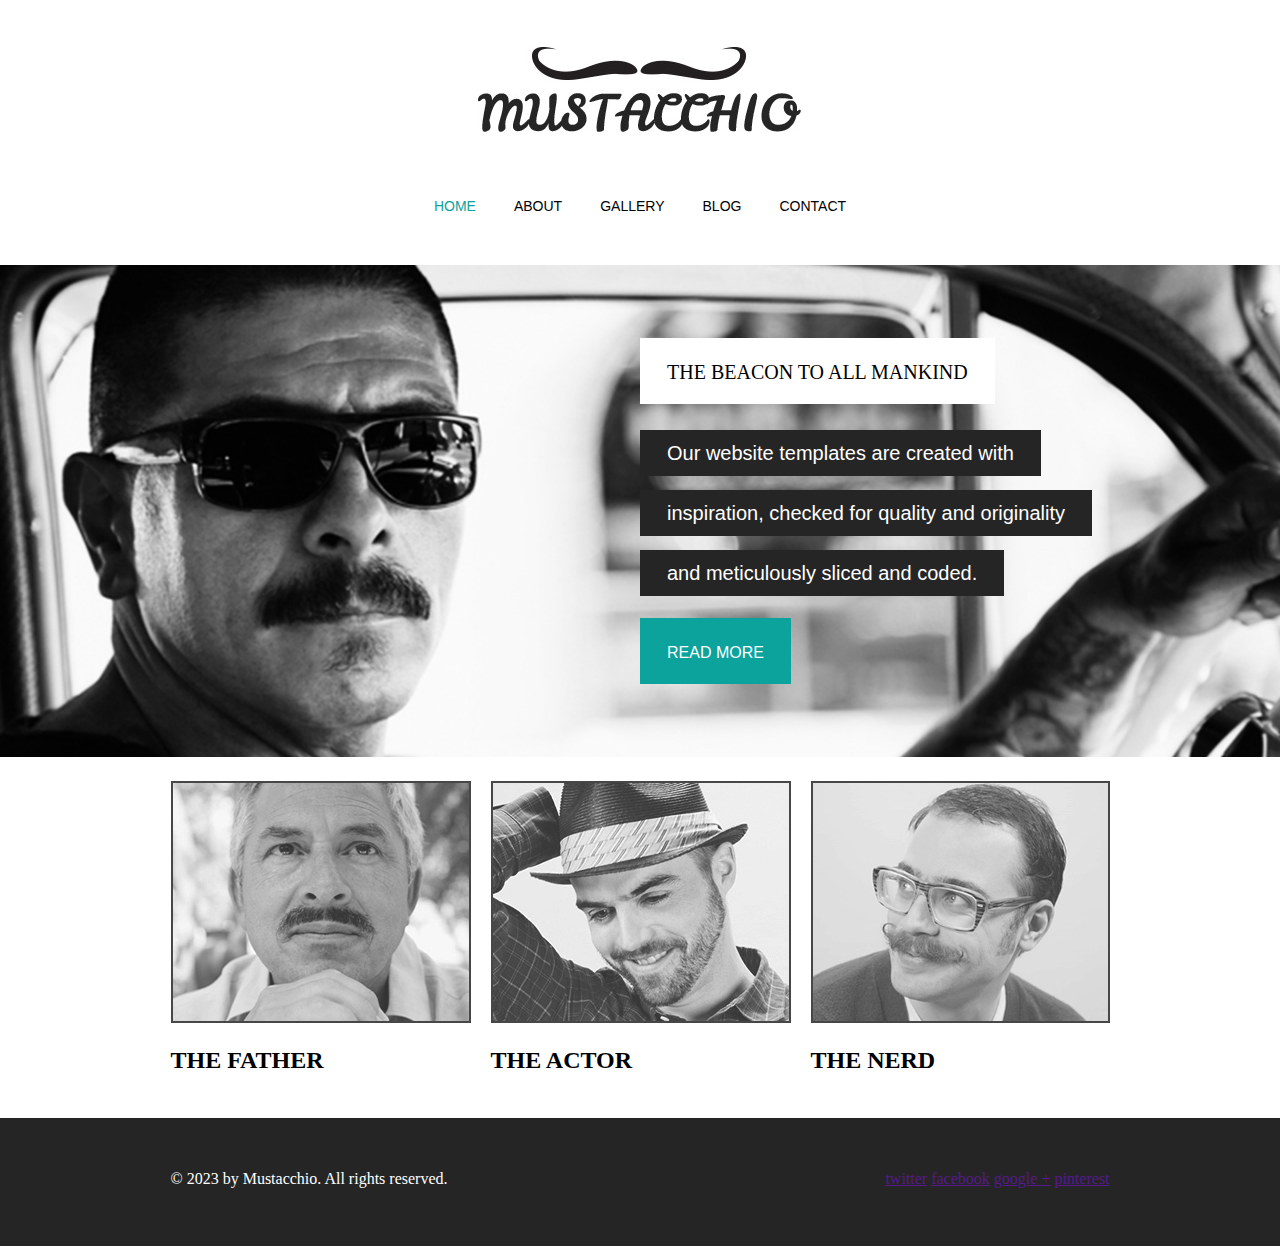
==== index.html @ 11f02063 "formatted home page, added placeholder pages, added js for nav-bar" ====
<!DOCTYPE html>
<html lang="en">
<head>
    <meta charset="UTF-8">
    <meta http-equiv="X-UA-Compatible" content="IE=edge">
    <meta name="viewport" content="width=device-width, initial-scale=1.0">
    <link rel="stylesheet" href="styles.css">
    <title>Mustache Enthusiast</title>
</head>
<body>
    <section class="heading">
        <a href="index.html"><img class="logo" src="Images/logo.jpg" alt="logo-img"></a>
        <nav class="nav-bar">
            <ul class="link-container">
                <li><a class="link" href="index.html">HOME</a></li>
                <li><a class="link" href="pages/about.html">ABOUT</a></li>
                <li><a class="link" href="pages/gallery.html">GALLERY</a></li>
                <li><a class="link" href="pages/blog.html">BLOG</a></li>
                <li><a class="link" href="pages/contact.html">CONTACT</a></li>
            </ul>
        </nav>
    </section>
    <section class="main-content">
            <img class="background-img" src="Images/Background.jpg" alt="background-image">
            <div class="article-container">
            <article class="article">
                <h1 class="title">THE BEACON TO ALL MANKIND</h1>
                <h2 class="text">Our website templates are created with <br> inspiration, checked for quality and originality <br> and meticulously sliced and coded.</h2>
                <button class="btn">READ MORE</button>
            </article>
        </div>
    </section>
    <section class="secondary-content">
        <div class="card-deck">
            <div class="card">
                <a href="pages/gallery.html">
                    <img class="profile-img" src="Images/the-father.jpg" alt="the-father-img">
                </a>
                <h2 class="profile-title">THE FATHER</h2>
            </div>
            <div class="card">
                <a href="pages/gallery.html">
                    <img class="profile-img" src="Images/the-actor.jpg" alt="the-actor-img">
                </a>
                <h2 class="profile-title">THE ACTOR</h2>
            </div>
            <div class="card">
                <a href="pages/gallery.html">
                    <img class="profile-img" src="Images/the-nerd.jpg" alt="the-nerd-img">
                </a>
                <h2 class="profile-title">THE NERD</h2>
            </div>
        </div>
    </section>
    <section class="footer">
        <div class="footer-content">
        <p>© 2023 by Mustacchio. All rights reserved.</p>
        <nav>
            <a href="">twitter</a>
            <a href="">facebook</a>
            <a href="">google +</a>
            <a href="">pinterest</a>
        </nav>
    </section>
    <script src="script.js"></script>
</body>
</html>
---- styles.css ----
/* General  ==================== */
/* header   -------------------- */

body{
    padding: 0;
    margin: 0;
}

.heading{
    display: flex;
    flex-direction: column;
    align-items: center;
    padding: 44px 0 50px;
}

.logo{
    width: 54vw;
    border: none;
}

.link-container{
    display: flex;
    flex-direction: row;
    padding: 56px 0 0 0;
    list-style: none;
    margin: 0 auto;
}

.link{
    color: black;
    text-decoration: none;
    padding: 0 19px;
    font: 14px "Arial Black", Gadget, sans-serif;
}

.link:hover{
    color: #0BA39C;
}

.link:active{
    color:#0BA39C;
}

.link.current{
    color:#0BA39C;
}


/* Footer  --------------------------- */

.footer{
    display: flex;
    justify-content: center;
    background-color: #252525;
    color: white;
}

.footer-content{
    display: flex;
    flex-wrap: wrap;
    flex-direction: column;
    align-items: center;
    justify-content: center;
    padding: 36px 0 42px;
    width: 939px;
    margin: 0 10px;
}

@media (min-width: 636px){
    
    .logo{
        width: 340px;
    }
    
    .footer-content{
        flex-direction: row;
        justify-content: space-between;
    }
}

/* Index.html    ==================== */
/* Main Content  -------------------- */

.main-content{
    display: flex;
    justify-content: center;
    align-items: center;
}

.background-img{
    width: 960px;
    margin: 0 auto;
    padding: 0;
}

.article-container{
    display: flex;
    position: absolute;
    justify-content: center;
    width: 100%; 
}

.article{
    flex-direction: column;
    width: 452px;
    margin: auto 27px;
}

.title{
    font: 20px poller_oneregular;
    padding: 23px 27px 20px;
    margin: 0 0 19px;
    background-color: white;
    width: fit-content;
}

.text{
    display: inline;
    font: 20px Arial, Helvetica, sans-serif;
    padding: 12px 27px;
    margin: 7px 0;
    background-color: #252525;
    color: white;
    width: fit-content;
    line-height: 60px;
    box-decoration-break: clone;
}

.btn{
    width: fit-content;
    padding: 26px 27px 22px;
    margin: 15px 0 0;
    color: white;
    background-color: #0BA39C;
    font: 16px Arial, Helvetica, sans-serif;
    border: none;
}

.btn:hover{
    background-color: #1FC3BC;
}

@media (min-width: 960px){
    .background-img{
        width: 100vw;
    }

    .article-container{
        justify-content: right;
        width: 904px;
    }

    .article{
        margin: 0;
        text-size-adjust: auto;
    }
}

/* Secondary Content  --------------- */

.secondary-content{
    display: flex;
    justify-content: center;
}

.card-deck{
    display: flex;
    padding: 24px 0;
    gap: 20px;
    flex-wrap: wrap;
    justify-content: center;
}

.profile-img{
    border: 2px solid #1a1a1a;
    opacity:.8;
}

.profile-img:hover{
    opacity: 1;
    transition: .5s ease-in-out;
}
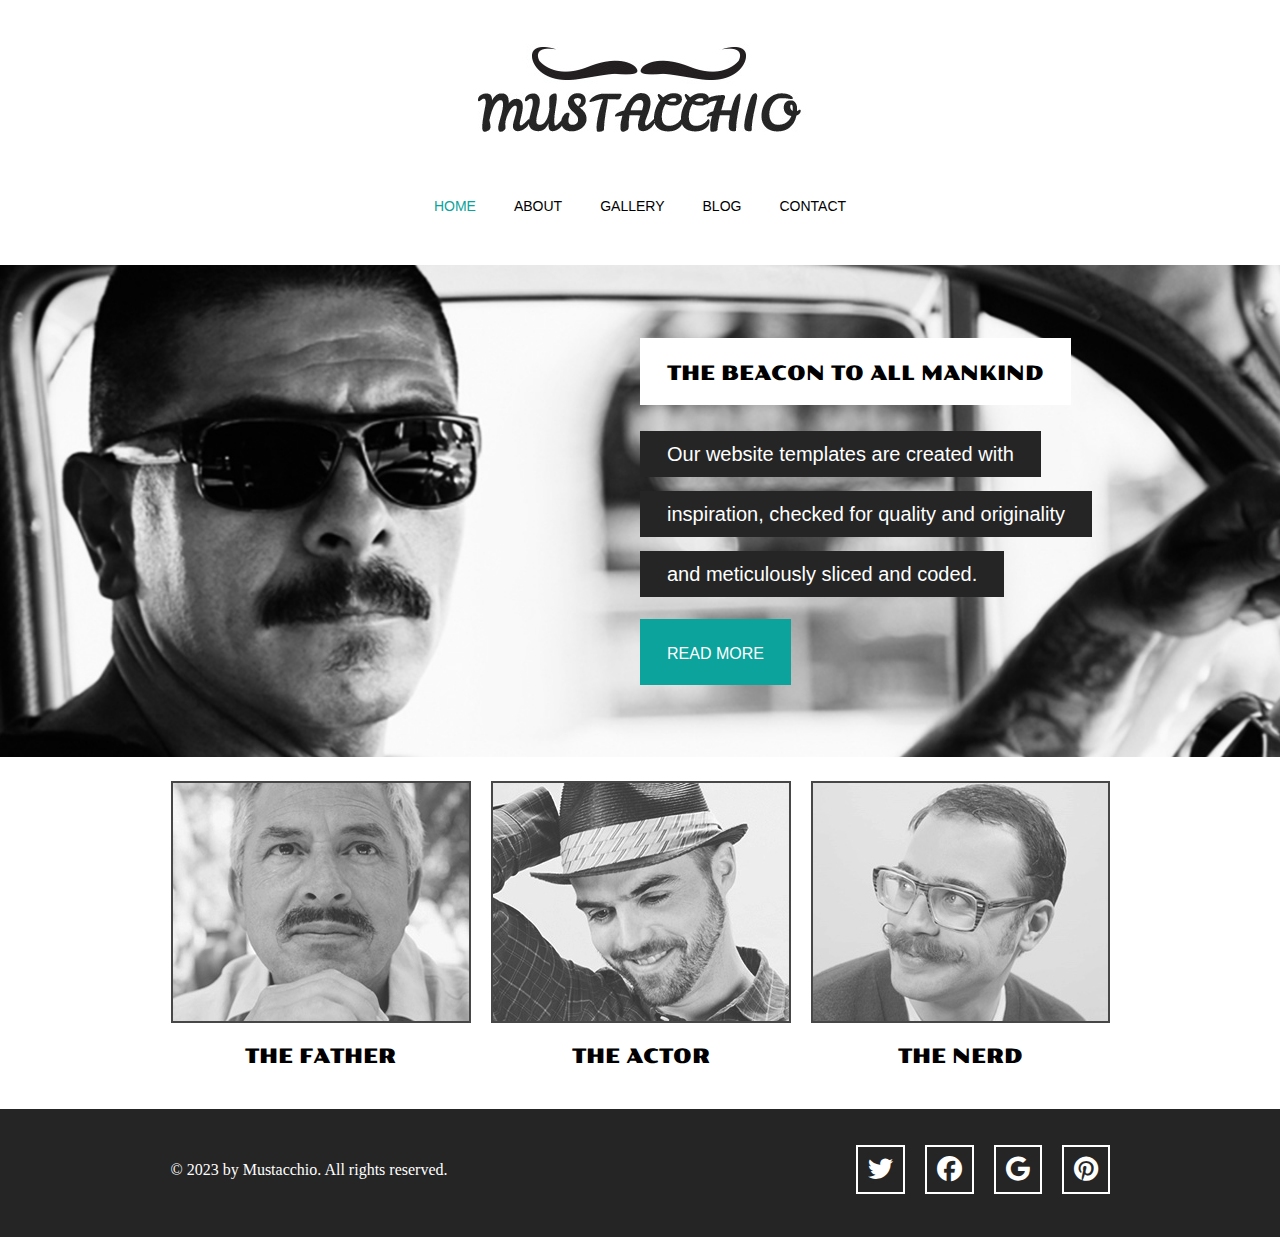
==== commit bb33c4c5: "completed JS for dropdown menus, styled landing page" ====
--- a/index.html
+++ b/index.html
@@ -5,13 +5,18 @@
     <meta http-equiv="X-UA-Compatible" content="IE=edge">
     <meta name="viewport" content="width=device-width, initial-scale=1.0">
     <link rel="stylesheet" href="styles.css">
+    <link rel="stylesheet" href="https://cdnjs.cloudflare.com/ajax/libs/font-awesome/6.2.0/css/all.min.css">
+    <link rel="preconnect" href="https://fonts.googleapis.com">
+<link rel="preconnect" href="https://fonts.gstatic.com" crossorigin>
+<link href="https://fonts.googleapis.com/css2?family=Poller+One&display=swap" rel="stylesheet">
     <title>Mustache Enthusiast</title>
 </head>
 <body>
     <section class="heading">
         <a href="index.html"><img class="logo" src="Images/logo.jpg" alt="logo-img"></a>
         <nav class="nav-bar">
-            <ul class="link-container">
+            <a class="menu-toggle" href="javascript:void(0);" onclick="dropdown()"><i id="nav-icon" class="fa fa-bars"></i></a>
+            <ul id="link-container" class="wide-menu">
                 <li><a class="link" href="index.html">HOME</a></li>
                 <li><a class="link" href="pages/about.html">ABOUT</a></li>
                 <li><a class="link" href="pages/gallery.html">GALLERY</a></li>
@@ -25,7 +30,7 @@
             <div class="article-container">
             <article class="article">
                 <h1 class="title">THE BEACON TO ALL MANKIND</h1>
-                <h2 class="text">Our website templates are created with <br> inspiration, checked for quality and originality <br> and meticulously sliced and coded.</h2>
+                <p class="text">Our website templates are created with inspiration, checked for quality and originality and meticulously sliced and coded.</p>
                 <button class="btn">READ MORE</button>
             </article>
         </div>
@@ -56,10 +61,16 @@
         <div class="footer-content">
         <p>© 2023 by Mustacchio. All rights reserved.</p>
         <nav>
-            <a href="">twitter</a>
-            <a href="">facebook</a>
-            <a href="">google +</a>
-            <a href="">pinterest</a>
+            <ul class="icon-container">
+                <li class="icon-box"><a href="#"><i class="icon fa-brands fa-twitter"></i></a></li>
+                <li class="icon-box"><a href="#"><i class="icon fa-brands fa-facebook"></i></a></li>
+                <li class="icon-box"><a href="#"><i class="icon fa-brands fa-google"></i></a></li>
+                <li class="icon-box"><a href="#"><i class="icon fa-brands fa-pinterest"></i></a></li>
+            </ul>
+            
+            
+            
+            
         </nav>
     </section>
     <script src="script.js"></script>
--- a/styles.css
+++ b/styles.css
@@ -15,36 +15,148 @@
 
 .logo{
     width: 54vw;
-    border: none;
-}
-
-.link-container{
-    display: flex;
+    
+}
+
+.nav-bar{
+    display: block;
+    width: 80%;
+    align-items: center;
+    justify-content: center;
+
+    
+}
+
+.wide-menu{
+    display: none;
     flex-direction: row;
     padding: 56px 0 0 0;
     list-style: none;
     margin: 0 auto;
-}
-
-.link{
+    justify-content: center;
+}
+
+.mobile-menu{
+    display: flex;
+    position: absolute;
+    justify-content: center;
+    z-index: 1;
+    flex-direction: column;
+    width: 80%;
+    font: 16px Arial, Helvetica, sans-serif;
+    line-height: 49px;
+    font-weight: normal;
+    background: rgb(11, 162, 155, 0.9);
+    color:white;
+    max-width: 568px;
+    padding: 0;
+    list-style: none;
+    margin: 0 auto;
+}
+
+.mobile-menu > li{
+    border:1px solid white;
+    padding: 0;
+}
+
+.mobile-menu > li > a{
+    display: block;
+    color: white;
+    padding: 0 15px;
+
+}
+
+
+#nav-icon{
+    display: flex;
+    justify-content: center;
+    align-items: center;
+    font-size:25px;
+    height: 50px;
+    width: 50px;
+    margin: 30px 0 auto;
+    padding: 0;
+    color: white;
+    background-color: #0BA39C;
+    border-radius: 3px;
+
+}
+
+.wide-menu > li > a{
     color: black;
-    text-decoration: none;
     padding: 0 19px;
     font: 14px "Arial Black", Gadget, sans-serif;
 }
 
+.link{
+    text-decoration: none;
+}
+
 .link:hover{
-    color: #0BA39C;
+    background-color: black;
 }
 
 .link:active{
+    background-color: black;
+}
+
+.link.current{
+    background-color: black;
+}
+
+/* .link.current-mobile{
+    background-color: black;
+} */
+
+/* .mobile:
+
+.mobile:hover{
+    background-color: black;
+}
+
+.mobile:active{
     color:#0BA39C;
 }
 
-.link.current{
+.mobile.current{
     color:#0BA39C;
-}
-
+} */
+
+.menu-toggle{
+    display: flex;
+    justify-content: center;
+    align-items: center;
+    text-decoration: none;
+}
+
+@media (min-width: 636px){
+    .menu-toggle{
+        display: none;
+    }
+
+    .wide-menu{
+        display: flex;
+    }
+
+    .mobile-menu{
+        display: none;
+    }
+
+    .link:hover{
+        color: #0BA39C;
+        background-color: white;
+    }
+    
+    .link:active{
+        color:#0BA39C;
+        background-color: white;
+    }
+    
+    .link.current{
+        color:#0BA39C;
+        background-color: white;
+    }
+}
 
 /* Footer  --------------------------- */
 
@@ -66,6 +178,37 @@
     margin: 0 10px;
 }
 
+.icon-container{
+    display: flex;
+    flex-direction: row;
+    list-style: none;
+    gap: 20px;
+    margin: 0;
+    padding: 0;
+}
+
+.icon-box{
+    display: flex;
+    justify-content: center;
+    align-items: center;
+    border: white 2px solid;
+}
+
+.icon{
+    padding: 10px;
+    color: white;
+    font-size: 25px;
+
+}
+
+
+.icon:hover{
+    background-color: white;
+    color: #252525;
+    font-size: 25px;
+
+}
+
 @media (min-width: 636px){
     
     .logo{
@@ -102,14 +245,14 @@
 
 .article{
     flex-direction: column;
-    width: 452px;
+    width: 300px;
     margin: auto 27px;
 }
 
 .title{
-    font: 20px poller_oneregular;
-    padding: 23px 27px 20px;
-    margin: 0 0 19px;
+    font: 14px 'Poller One', cursive;
+    padding: 10px 10px;
+    margin: 0 0 10px;
     background-color: white;
     width: fit-content;
 }
@@ -117,22 +260,26 @@
 .text{
     display: inline;
     font: 20px Arial, Helvetica, sans-serif;
-    padding: 12px 27px;
+    padding: 10px 12px;
     margin: 7px 0;
     background-color: #252525;
     color: white;
     width: fit-content;
-    line-height: 60px;
+    -webkit-box-decoration-break: clone;
     box-decoration-break: clone;
+    font: 14px Arial, Helvetica, sans-serif;
+    /* padding: 10px 0px; */
+    line-height: 45px;
+    
 }
 
 .btn{
     width: fit-content;
-    padding: 26px 27px 22px;
-    margin: 15px 0 0;
+    padding: 10px;
+    margin: 5px 0 0;
     color: white;
     background-color: #0BA39C;
-    font: 16px Arial, Helvetica, sans-serif;
+    font: 14px Arial, Helvetica, sans-serif;
     border: none;
 }
 
@@ -156,6 +303,31 @@
     }
 }
 
+@media (min-width: 636px){
+    .article{
+        width: 452px;
+    }
+
+    .title{
+        font: 20px 'Poller One', cursive;
+        padding: 23px 27px 20px;
+        margin: 0 0 19px;
+    }
+    
+    .text{
+        font: 20px Arial, Helvetica, sans-serif;
+        padding: 12px 27px;
+        margin: 7px 0;
+        line-height: 60px;
+    }
+
+    .btn{
+        padding: 26px 27px 22px;
+        margin: 15px 0 0;
+        font: 16px Arial, Helvetica, sans-serif;
+    }
+}
+
 /* Secondary Content  --------------- */
 
 .secondary-content{
@@ -169,6 +341,7 @@
     gap: 20px;
     flex-wrap: wrap;
     justify-content: center;
+    text-align: center;
 }
 
 .profile-img{
@@ -181,3 +354,6 @@
     transition: .5s ease-in-out;
 }
 
+.profile-title{
+    font: 20px 'Poller One', cursive;
+}
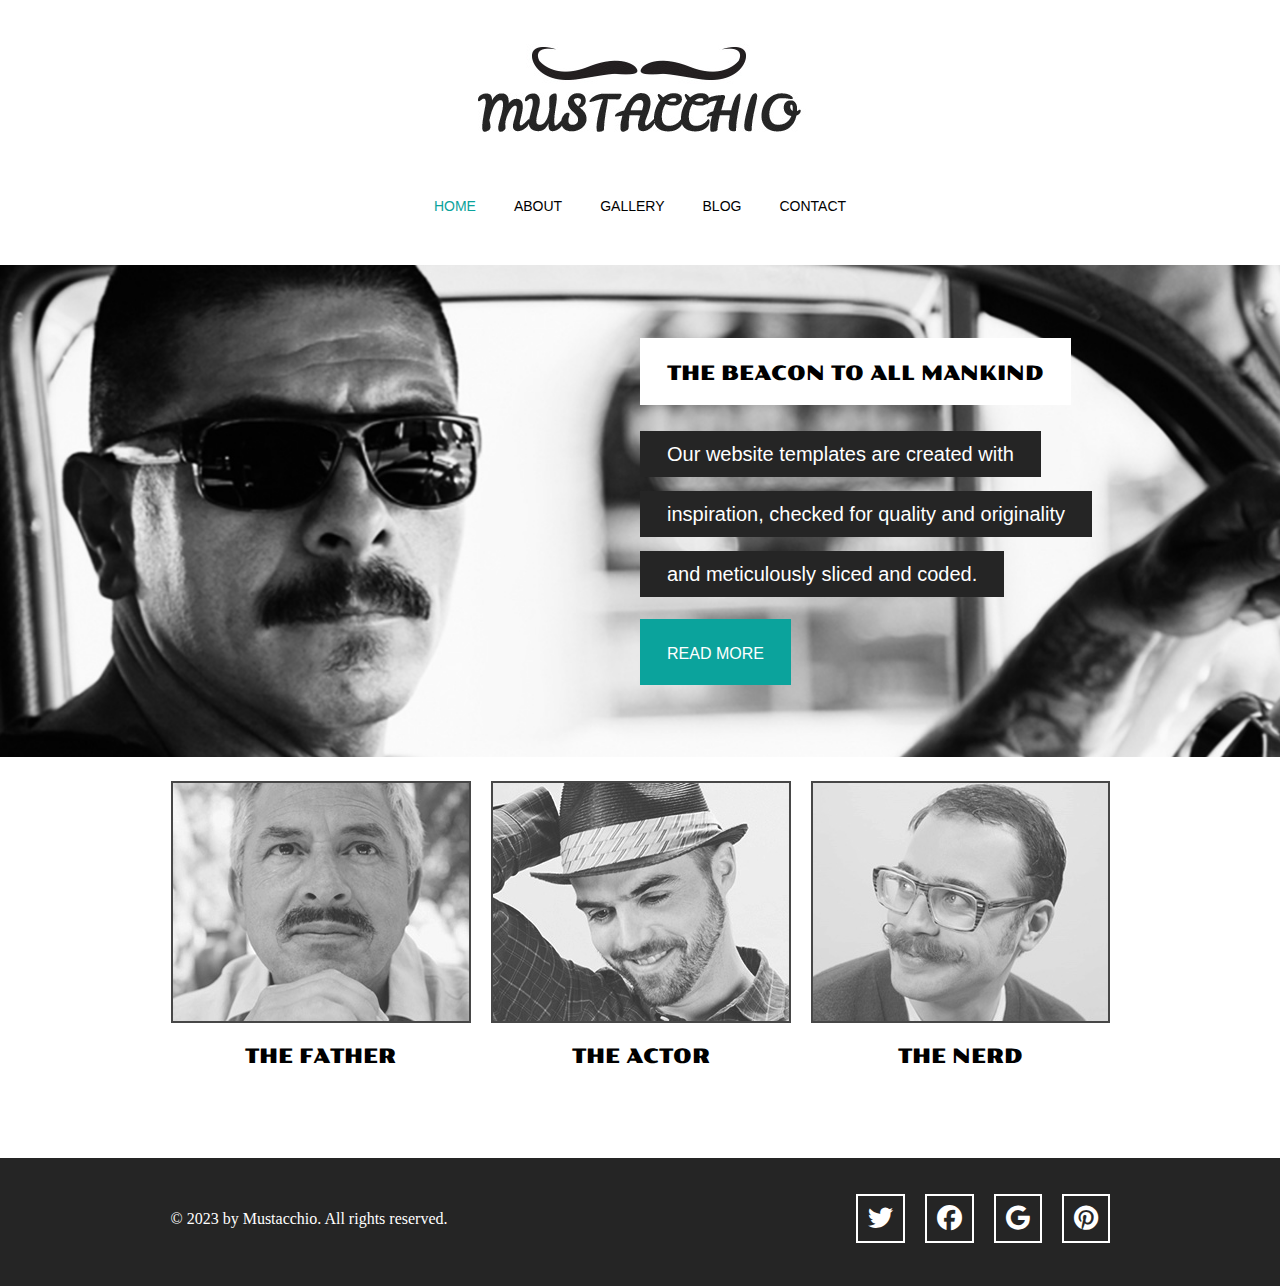
==== commit 3a1db8d6: "styled pages and corrected footer to remain at bottom of page" ====
--- a/index.html
+++ b/index.html
@@ -12,66 +12,66 @@
     <title>Mustache Enthusiast</title>
 </head>
 <body>
-    <section class="heading">
-        <a href="index.html"><img class="logo" src="Images/logo.jpg" alt="logo-img"></a>
-        <nav class="nav-bar">
-            <a class="menu-toggle" href="javascript:void(0);" onclick="dropdown()"><i id="nav-icon" class="fa fa-bars"></i></a>
-            <ul id="link-container" class="wide-menu">
-                <li><a class="link" href="index.html">HOME</a></li>
-                <li><a class="link" href="pages/about.html">ABOUT</a></li>
-                <li><a class="link" href="pages/gallery.html">GALLERY</a></li>
-                <li><a class="link" href="pages/blog.html">BLOG</a></li>
-                <li><a class="link" href="pages/contact.html">CONTACT</a></li>
-            </ul>
-        </nav>
-    </section>
-    <section class="main-content">
-            <img class="background-img" src="Images/Background.jpg" alt="background-image">
-            <div class="article-container">
-            <article class="article">
-                <h1 class="title">THE BEACON TO ALL MANKIND</h1>
-                <p class="text">Our website templates are created with inspiration, checked for quality and originality and meticulously sliced and coded.</p>
-                <button class="btn">READ MORE</button>
-            </article>
-        </div>
-    </section>
-    <section class="secondary-content">
-        <div class="card-deck">
-            <div class="card">
-                <a href="pages/gallery.html">
-                    <img class="profile-img" src="Images/the-father.jpg" alt="the-father-img">
-                </a>
-                <h2 class="profile-title">THE FATHER</h2>
-            </div>
-            <div class="card">
-                <a href="pages/gallery.html">
-                    <img class="profile-img" src="Images/the-actor.jpg" alt="the-actor-img">
-                </a>
-                <h2 class="profile-title">THE ACTOR</h2>
-            </div>
-            <div class="card">
-                <a href="pages/gallery.html">
-                    <img class="profile-img" src="Images/the-nerd.jpg" alt="the-nerd-img">
-                </a>
-                <h2 class="profile-title">THE NERD</h2>
-            </div>
-        </div>
-    </section>
-    <section class="footer">
-        <div class="footer-content">
-        <p>© 2023 by Mustacchio. All rights reserved.</p>
-        <nav>
-            <ul class="icon-container">
-                <li class="icon-box"><a href="#"><i class="icon fa-brands fa-twitter"></i></a></li>
-                <li class="icon-box"><a href="#"><i class="icon fa-brands fa-facebook"></i></a></li>
-                <li class="icon-box"><a href="#"><i class="icon fa-brands fa-google"></i></a></li>
-                <li class="icon-box"><a href="#"><i class="icon fa-brands fa-pinterest"></i></a></li>
-            </ul>
-            
-            
-            
-            
-        </nav>
+    <section class="page">
+        <section class="content-wrap">
+            <section class="heading">
+                <a href="index.html"><img class="logo" src="Images/logo.jpg" alt="logo-img"></a>
+                <nav class="nav-bar">
+                    <a class="menu-toggle" href="javascript:void(0);" onclick="dropdown()"><i id="nav-icon" class="fa fa-bars"></i></a>
+                    <ul id="link-container" class="wide-menu">
+                        <li><a class="link" href="index.html">HOME</a></li>
+                        <li><a class="link" href="pages/about.html">ABOUT</a></li>
+                        <li><a class="link" href="pages/gallery.html">GALLERY</a></li>
+                        <li><a class="link" href="pages/blog.html">BLOG</a></li>
+                        <li><a class="link" href="pages/contact.html">CONTACT</a></li>
+                    </ul>
+                </nav>
+            </section>
+            <section class="main-content">
+                    <img class="background-img" src="Images/Background.jpg" alt="background-image">
+                    <div class="article-container">
+                    <article class="article">
+                        <h1 class="title">THE BEACON TO ALL MANKIND</h1>
+                        <p class="text">Our website templates are created with inspiration, checked for quality and originality and meticulously sliced and coded.</p>
+                        <button class="btn">READ MORE</button>
+                    </article>
+                </div>
+            </section>
+            <section class="secondary-content">
+                <div class="card-deck">
+                    <div class="card">
+                        <a href="pages/gallery.html">
+                            <img class="profile-img" src="Images/the-father.jpg" alt="the-father-img">
+                        </a>
+                        <h2 class="profile-title">THE FATHER</h2>
+                    </div>
+                    <div class="card">
+                        <a href="pages/gallery.html">
+                            <img class="profile-img" src="Images/the-actor.jpg" alt="the-actor-img">
+                        </a>
+                        <h2 class="profile-title">THE ACTOR</h2>
+                    </div>
+                    <div class="card">
+                        <a href="pages/gallery.html">
+                            <img class="profile-img" src="Images/the-nerd.jpg" alt="the-nerd-img">
+                        </a>
+                        <h2 class="profile-title">THE NERD</h2>
+                    </div>
+                </div>
+            </section>
+        </section>
+        <section class="footer">
+            <div class="footer-content">
+            <p>© 2023 by Mustacchio. All rights reserved.</p>
+            <nav>
+                <ul class="icon-container">
+                    <li class="icon-box"><a href="#"><i class="icon fa-brands fa-twitter"></i></a></li>
+                    <li class="icon-box"><a href="#"><i class="icon fa-brands fa-facebook"></i></a></li>
+                    <li class="icon-box"><a href="#"><i class="icon fa-brands fa-google"></i></a></li>
+                    <li class="icon-box"><a href="#"><i class="icon fa-brands fa-pinterest"></i></a></li>
+                </ul>
+            </nav>
+        </section>
     </section>
     <script src="script.js"></script>
 </body>
--- a/styles.css
+++ b/styles.css
@@ -1,8 +1,16 @@
 /* General  ==================== */
 /* header   -------------------- */
-
 body{
     padding: 0;
+    margin: 0;
+}
+.page{
+    position: relative;
+    min-height: 100vh;
+}
+
+.content-wrap{
+    padding: 0 0 177px;
     margin: 0;
 }
 
@@ -130,6 +138,10 @@
 }
 
 @media (min-width: 636px){
+.content-wrap{
+    padding: 0 0 128;
+}
+
     .menu-toggle{
         display: none;
     }
@@ -161,6 +173,9 @@
 /* Footer  --------------------------- */
 
 .footer{
+    position: absolute;
+    bottom: 0;
+    width: 100%;
     display: flex;
     justify-content: center;
     background-color: #252525;
@@ -357,3 +372,361 @@
 .profile-title{
     font: 20px 'Poller One', cursive;
 }
+
+
+
+/* about.html    ==================== */
+
+.about-content{
+    display: flex;
+    flex-direction: column;
+    justify-content: center;
+    align-items: center;
+    text-align: center;
+}
+
+.about-title{
+    font: 20px 'poller one', cursive;
+    color: white;
+    background-color:#252525;
+    padding: 15px;
+    width: 80vw;
+    margin: 0;
+}
+
+.bordered{
+    border: 2px solid #252525;
+}
+
+.about-img{
+    margin-top: 24px;
+    width: 84vw
+}
+
+.about-article{
+    font-family: Arial, Helvetica, sans-serif;
+    color: #252525;
+    margin: 0 170px;
+    padding: 30px 30px 0;
+    line-height: 24px;
+}
+
+.art-header{
+    margin: 0;
+    font-size: 16.38px;
+}
+
+.art-text{
+    margin: 0 0 30px;
+    font-size: 14px;
+    width: 85vw;
+}
+
+.art-links{
+    color: #252525;
+}
+
+.art-links:hover{
+    color: #8989A8
+}
+
+@media (min-width: 636px){
+    .about-title{
+        font: 35px 'poller one', cursive;
+        padding: 15px 28px 12px;
+        width: initial;
+    }
+
+    .about-img{
+        width: initial;
+    }
+
+    .art-text{
+        width: 560px;
+    }
+}
+
+
+/* gallary.html    ==================== */
+
+.gallary{
+    display: flex;
+    flex-wrap: wrap;
+    align-items: center;
+    justify-content: center;
+    gap: 20px;
+    width: 85vw;
+    margin: 24px 0;
+}
+
+.gallary-title{
+    font: 20px 'poller one', cursive;
+    color: white;
+    background-color:#252525;
+    padding: 15px;
+    width: 270px;
+    margin: 0;
+}
+
+
+@media (min-width: 990px){
+
+    .gallary-title{
+        font: 35px 'poller one', cursive;
+        padding: 15px 28px 12px;
+        width: initial;
+    }
+
+    .gallary{
+        width: 960px;
+    }
+
+
+}
+
+@media (min-width: 730px) and (max-width: 989px){
+    .gallary-title{
+        font: 35px 'poller one', cursive;
+        padding: 15px 28px 12px;
+        width: 564px;
+    }
+}
+
+/* blog.html    ==================== */
+
+.blog-title{
+    font: 20px 'poller one', cursive;
+    color: white;
+    background-color:#252525;
+    padding: 15px 0px;
+    width: 70vw;
+    margin: 0;
+}
+
+.blog-content{
+    display: flex;
+    flex-direction: column;
+    justify-content: center;
+    align-items: center;
+    text-align: center;
+}
+
+.clear{
+    padding: 0;
+    margin: 0;
+}
+
+.blog-img{
+    opacity:.8;
+}
+
+.blog-img:hover{
+    opacity: 1;
+    transition: .5s ease-in-out;
+}
+
+.gap{
+    padding: 24px 10px;
+    margin: 0;
+    display: flex;
+    flex-direction: column;
+    gap: 20px;
+    width: 70vw;
+}
+
+.font-arialblk{
+    font-family: "Arial Black", Gadget, sans-serif;
+    color: #252525;
+}
+
+.font-arial{
+    font-family: Arial, Gadget, sans-serif;
+    color: #252525;
+}
+
+.md{
+    font-size: 25px;
+}
+
+.sm{
+    font-size: 14px;;
+}
+
+.text-pad{
+    padding: 30px 30px 18px;
+    margin: 0;
+    line-height: 1.75;
+}
+
+.blog-card{
+    padding: 63px 0 20px;
+    width: 100%;
+}
+
+.flex-row{
+    display: flex;
+    flex-direction: column;
+}
+
+.sub-border{
+    border-right: none;
+}
+
+.btn-blk{
+    text-decoration: none;
+    padding: 8px 28px;
+    background-color: black;
+    font-size: 18px;
+    color: white;
+}
+
+.btn-blk:hover{
+    background-color: white;
+    color:#252525;
+    border: 2px solid #252525;
+}
+
+@media (min-width: 980px){
+    .flex-row{
+        flex-direction: row;
+    }
+
+    .sub-border{
+        border-right: 2px solid #252525;
+    }
+
+    .gap{
+        width: 940px;
+    }
+
+    .blog-title{
+        font: 35px 'poller one', cursive;
+        padding: 15px 28px 12px;
+        width: initial;
+    }
+}
+
+/* contact.html    ==================== */
+
+.cntct-title{
+    font: 20px 'poller one', cursive;
+    color: white;
+    background-color:#252525;
+    padding: 15px 10px;
+    width: 66vw;
+    margin: 0;
+}
+
+.cntct-content{
+    display: flex;
+    flex-direction: column;
+    justify-content: center;
+    align-items: center;
+    text-align: center;
+}
+
+    .form{
+        display: flex;
+        align-items: center;
+        flex-direction: column;
+        width: 66vw;
+        gap: 20px;
+        margin: 30px;
+    }
+
+    .form-item{
+        padding: 10px;
+        border: 2px solid #252525;
+        text-align: center;
+        font: 15px Arial, Helvetica, sans-serif;
+        text-transform: uppercase;
+        width: 100%;
+
+    }
+
+    .area{
+        height: 175px;
+        overflow: auto;
+        resize: none;
+    }
+
+    .cntctbtn-blk{
+        display: inline-block;
+        text-decoration: none;
+        border: 2px solid #252525;
+        padding: 10px;
+        background-color: #252525;
+        font-size: 15px;
+        color: white;
+        width: fit-content;
+        font-family: "Arial Black", Gadget, sans-serif;
+        margin-bottom: 20px;
+        
+    }
+    
+    .cntctbtn-blk:hover{
+        background-color: white;
+        color:#252525;
+    }
+
+    @media (min-width: 980px){
+        .cntct-title{
+            font: 35px 'poller one', cursive;
+            padding: 15px 28px 12px;
+            width: initial;
+        }
+
+        .form{
+            width: 620px;
+            gap: 37px;
+            margin: 30px;
+        }
+
+        .form-item{
+            padding: 20px 10px;
+        }
+
+        .cntctbtn-blk{
+            padding: 20px 28px;
+            margin-bottom: 37px;
+            
+        }
+    }
+
+
+    /* blog1.html    ==================== */
+
+    .margin-gap{
+        margin-top: 24px;
+        width: 70vw;
+    }
+
+    .blog1-art{
+        width: 70vw;
+        padding: 30px 30px 0;
+    }
+
+    .blog1-p{
+        font: 14px arial, helvetica, sans-serif;
+        margin: 0 0 30px;
+        color: #252525;
+        line-height: 1.75;
+    }
+
+    .blog1-title{
+        font: 18px "arial black", Gadget, sans-serif;
+    }
+
+    @media (min-width: 980px){
+        .margin-gap{
+            width: initial;
+        }
+    
+        .blog1-art{
+            width: 560px;
+        }
+    
+        .blog1-title{
+            font: 25px "arial black", Gadget, sans-serif;
+        }
+    }